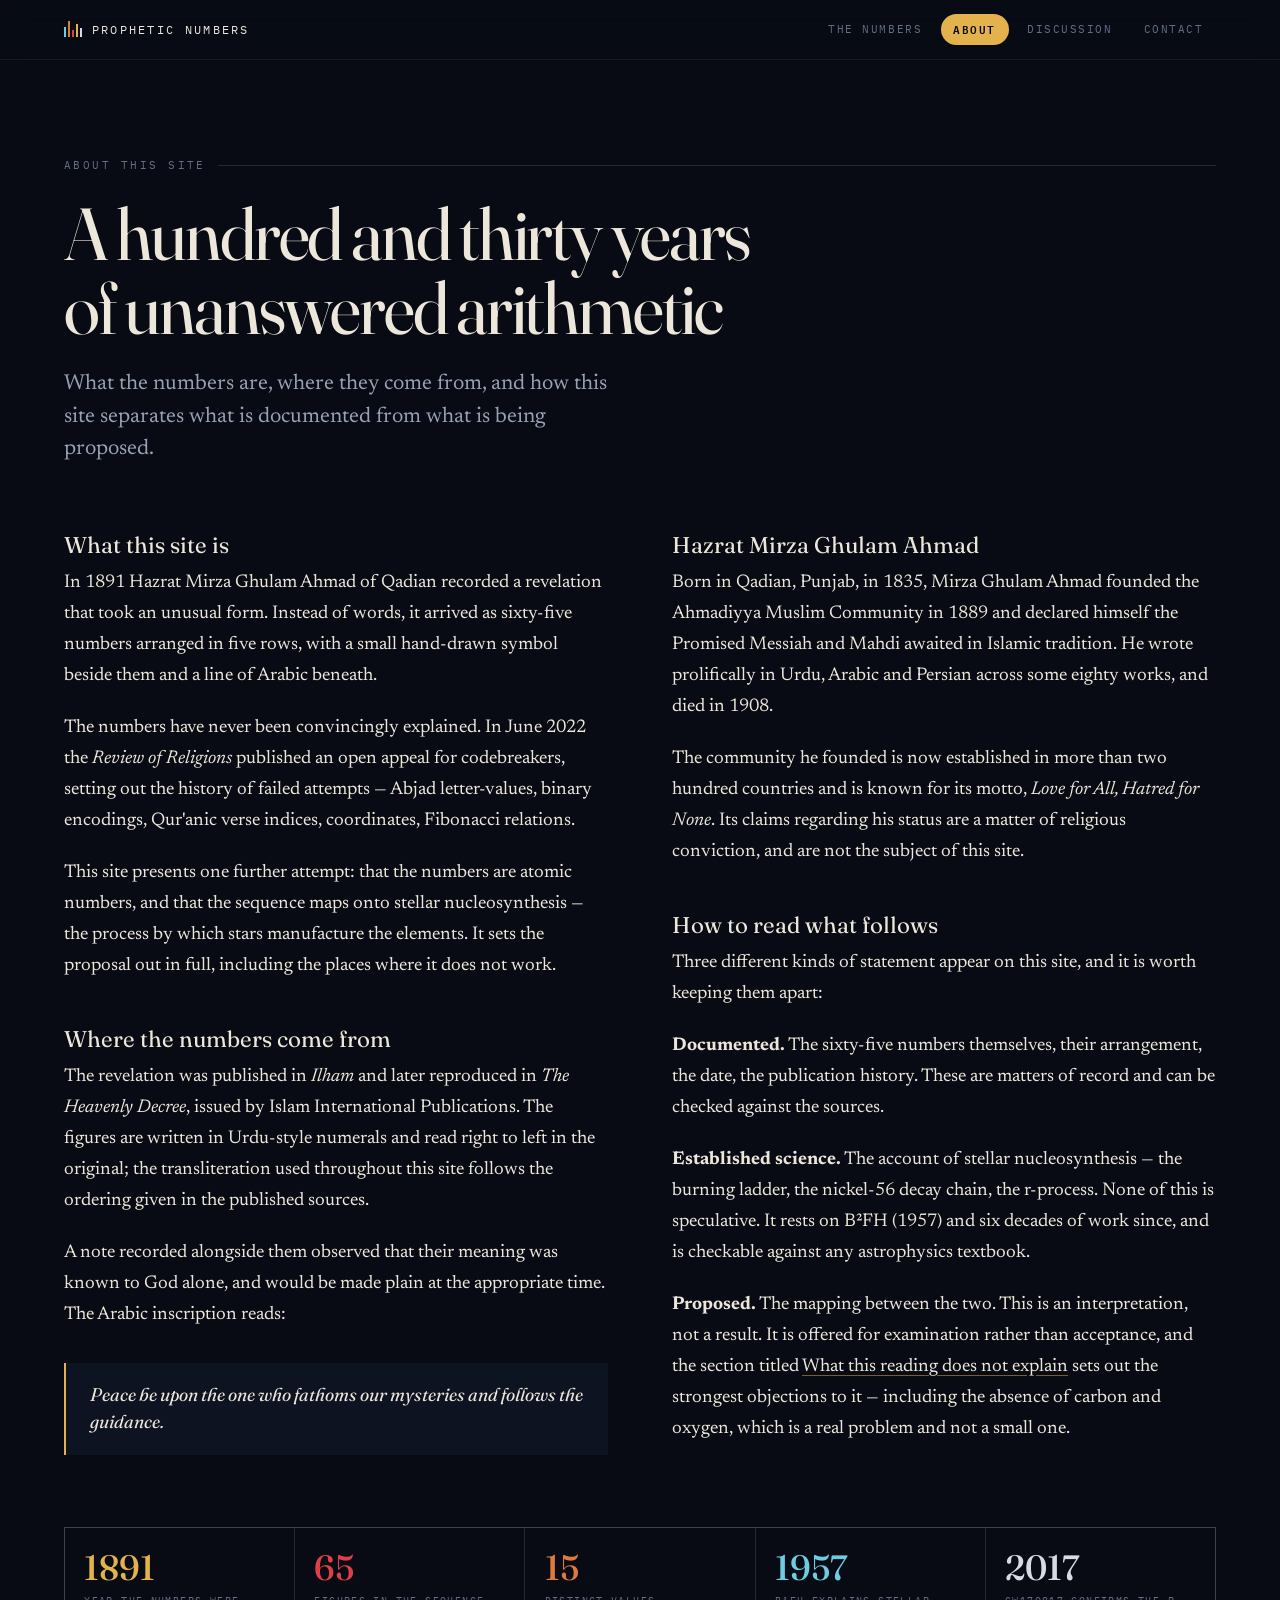
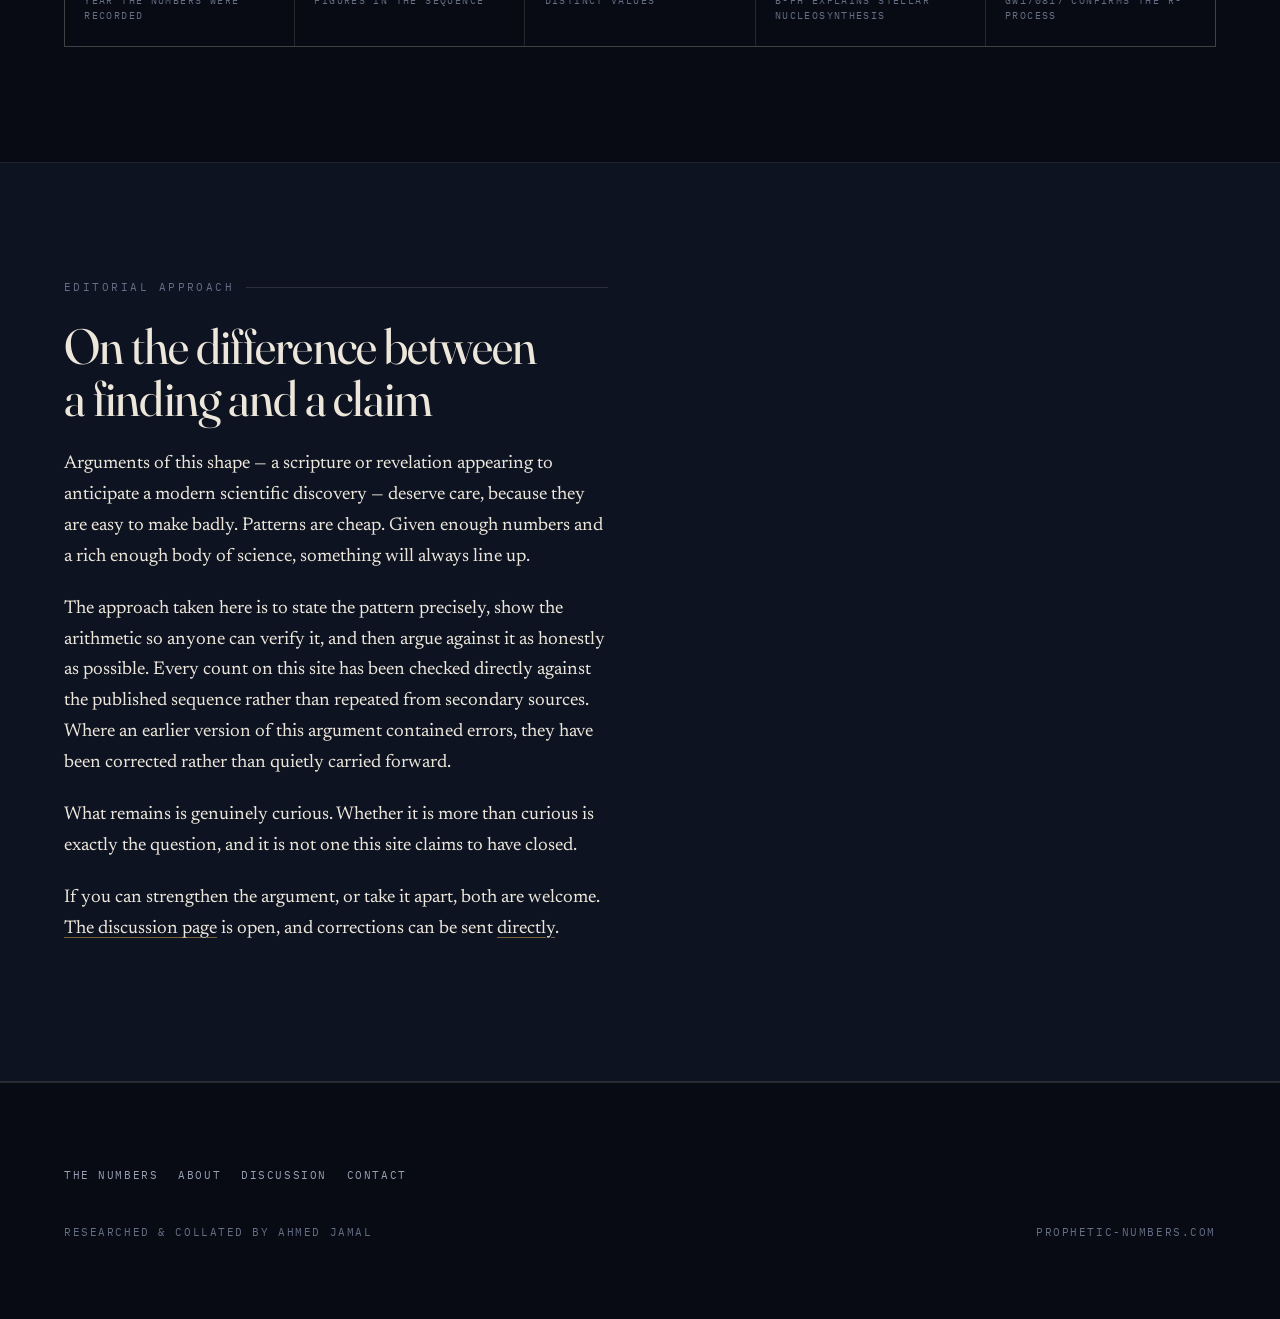
==== about.html @ 9d088567 "Add About, Contact and Discussion pages; fix portrait aspect ratio" ====
<!DOCTYPE html>
<html lang="en">
<head>
<meta charset="utf-8">
<meta name="viewport" content="width=device-width, initial-scale=1">
<title>About — Prophetic Numbers</title>
<meta name="description" content="Where the sixty-five numbers come from, who recorded them, and how this site handles the difference between what is documented, what is established physics, and what is proposed.">
<meta property="og:title" content="About — Prophetic Numbers">
<meta property="og:description" content="The provenance of the revelation, and the editorial stance of this site.">
<meta property="og:type" content="website">
<meta name="theme-color" content="#080B14">
<link rel="canonical" href="https://prophetic-numbers.com/about">
<link rel="preconnect" href="https://fonts.googleapis.com">
<link rel="preconnect" href="https://fonts.gstatic.com" crossorigin>
<link href="https://fonts.googleapis.com/css2?family=Fraunces:ital,opsz,wght@0,9..144,300..900;1,9..144,300..900&family=Newsreader:ital,opsz,wght@0,6..72,200..700;1,6..72,200..700&family=IBM+Plex+Mono:wght@400;500;600&display=swap" rel="stylesheet">
<link rel="stylesheet" href="/styles.css">
<link rel="icon" href="data:image/svg+xml,<svg xmlns='http://www.w3.org/2000/svg' viewBox='0 0 32 32'><rect width='32' height='32' fill='%23080B14'/><g fill='%23E3B24C'><rect x='5' y='8' width='1.5' height='16'/><rect x='10' y='8' width='1.5' height='16'/><rect x='13' y='8' width='1.5' height='16' fill='%23DF4048'/><rect x='19' y='8' width='1.5' height='16'/><rect x='24' y='8' width='1.5' height='16' fill='%236FCBE0'/></g></svg>">
</head>
<body>

<nav class="nav">
  <div class="wrap nav-inner">
    <a class="brand" href="/"><span class="mark" aria-hidden="true"></span> Prophetic Numbers</a>
    <ul class="nav-links">
      <li><a href="/">The Numbers</a></li>
      <li><a href="/about" aria-current="page">About</a></li>
      <li><a href="/discuss">Discussion</a></li>
      <li><a href="/contact">Contact</a></li>
    </ul>
  </div>
</nav>

<header class="wrap page-head">
  <p class="eyebrow">About this site</p>
  <h1>A hundred and thirty years of unanswered arithmetic</h1>
  <p class="standfirst">
    What the numbers are, where they come from, and how this site separates what is documented
    from what is being proposed.
  </p>
</header>

<section class="band" style="padding-top:1rem">
  <div class="wrap">
    <div class="two-col">
      <div class="prose rise">
        <h3>What this site is</h3>
        <p>
          In 1891 Hazrat Mirza Ghulam Ahmad of Qadian recorded a revelation that took an unusual
          form. Instead of words, it arrived as sixty-five numbers arranged in five rows, with a
          small hand-drawn symbol beside them and a line of Arabic beneath.
        </p>
        <p>
          The numbers have never been convincingly explained. In June 2022 the
          <em>Review of Religions</em> published an open appeal for codebreakers, setting out the
          history of failed attempts — Abjad letter-values, binary encodings, Qur'anic verse
          indices, coordinates, Fibonacci relations.
        </p>
        <p>
          This site presents one further attempt: that the numbers are atomic numbers, and that
          the sequence maps onto stellar nucleosynthesis — the process by which stars manufacture
          the elements. It sets the proposal out in full, including the places where it does not
          work.
        </p>

        <h3>Where the numbers come from</h3>
        <p>
          The revelation was published in <em>Ilham</em> and later reproduced in
          <em>The Heavenly Decree</em>, issued by Islam International Publications. The figures
          are written in Urdu-style numerals and read right to left in the original; the
          transliteration used throughout this site follows the ordering given in the published
          sources.
        </p>
        <p>
          A note recorded alongside them observed that their meaning was known to God alone, and
          would be made plain at the appropriate time. The Arabic inscription reads:
        </p>
        <blockquote>
          <p>Peace be upon the one who fathoms our mysteries and follows the guidance.</p>
        </blockquote>
      </div>

      <div class="prose rise">
        <h3>Hazrat Mirza Ghulam Ahmad</h3>
        <p>
          Born in Qadian, Punjab, in 1835, Mirza Ghulam Ahmad founded the Ahmadiyya Muslim
          Community in 1889 and declared himself the Promised Messiah and Mahdi awaited in Islamic
          tradition. He wrote prolifically in Urdu, Arabic and Persian across some eighty works,
          and died in 1908.
        </p>
        <p>
          The community he founded is now established in more than two hundred countries and is
          known for its motto, <em>Love for All, Hatred for None</em>. Its claims regarding his
          status are a matter of religious conviction, and are not the subject of this site.
        </p>

        <h3>How to read what follows</h3>
        <p>
          Three different kinds of statement appear on this site, and it is worth keeping them
          apart:
        </p>
        <p>
          <b>Documented.</b> The sixty-five numbers themselves, their arrangement, the date, the
          publication history. These are matters of record and can be checked against the sources.
        </p>
        <p>
          <b>Established science.</b> The account of stellar nucleosynthesis — the burning ladder,
          the nickel-56 decay chain, the r-process. None of this is speculative. It rests on
          B²FH (1957) and six decades of work since, and is checkable against any astrophysics
          textbook.
        </p>
        <p>
          <b>Proposed.</b> The mapping between the two. This is an interpretation, not a result.
          It is offered for examination rather than acceptance, and the section titled
          <a href="/#questions">What this reading does not explain</a> sets out the strongest
          objections to it — including the absence of carbon and oxygen, which is a real problem
          and not a small one.
        </p>
      </div>
    </div>

    <div class="stat-row rise">
      <div class="stat" style="--c:var(--gold)"><b>1891</b><span>Year the numbers were recorded</span></div>
      <div class="stat" style="--c:var(--ironpeak)"><b>65</b><span>Figures in the sequence</span></div>
      <div class="stat" style="--c:var(--fusion)"><b>15</b><span>Distinct values</span></div>
      <div class="stat" style="--c:var(--bigbang)"><b>1957</b><span>B²FH explains stellar nucleosynthesis</span></div>
      <div class="stat" style="--c:var(--merger)"><b>2017</b><span>GW170817 confirms the r-process</span></div>
    </div>
  </div>
</section>

<section class="band caveat">
  <div class="wrap">
    <div class="narrow flush">
      <p class="eyebrow">Editorial approach</p>
      <h2 class="rise">On the difference between a finding and a claim</h2>
      <div class="prose rise">
        <p>
          Arguments of this shape — a scripture or revelation appearing to anticipate a modern
          scientific discovery — deserve care, because they are easy to make badly. Patterns are
          cheap. Given enough numbers and a rich enough body of science, something will always
          line up.
        </p>
        <p>
          The approach taken here is to state the pattern precisely, show the arithmetic so anyone
          can verify it, and then argue against it as honestly as possible. Every count on this
          site has been checked directly against the published sequence rather than repeated from
          secondary sources. Where an earlier version of this argument contained errors, they have
          been corrected rather than quietly carried forward.
        </p>
        <p>
          What remains is genuinely curious. Whether it is more than curious is exactly the
          question, and it is not one this site claims to have closed.
        </p>
        <p>
          If you can strengthen the argument, or take it apart, both are welcome.
          <a href="/discuss">The discussion page</a> is open, and corrections can be sent
          <a href="/contact">directly</a>.
        </p>
      </div>
    </div>
  </div>
</section>

<footer class="site-foot">
  <div class="wrap">
    <ul class="foot-nav">
      <li><a href="/">The Numbers</a></li>
      <li><a href="/about">About</a></li>
      <li><a href="/discuss">Discussion</a></li>
      <li><a href="/contact">Contact</a></li>
    </ul>
    <div class="colophon">
      <span>Researched &amp; collated by Ahmed Jamal</span>
      <span>prophetic-numbers.com</span>
    </div>
  </div>
</footer>

<script src="/site.js"></script>
</body>
</html>
---- styles.css ----
/* ==========================================================
   prophetic-numbers.com — shared styles
   ========================================================== */
:root{
  --void:#080B14;
  --void-2:#0E1322;
  --void-3:#141A2B;
  --ink:#ECE7DA;
  --ink-dim:#98A0B4;
  --ink-faint:#666E85;
  --rule:rgba(236,231,218,.13);
  --rule-soft:rgba(236,231,218,.07);

  --bigbang:#6FCBE0;
  --cosmic:#8E9BC0;
  --lowmass:#E3B24C;
  --fusion:#DE7A3C;
  --ironpeak:#DF4048;
  --merger:#D6DBE6;
  --gold:#E3B24C;

  --display:"Fraunces",Georgia,serif;
  --body:"Newsreader",Georgia,serif;
  --mono:"IBM Plex Mono",ui-monospace,monospace;

  --measure:34rem;
  --gutter:clamp(1.25rem,5vw,4rem);
}

*,*::before,*::after{box-sizing:border-box}
html{-webkit-text-size-adjust:100%;scroll-behavior:smooth}
@media (prefers-reduced-motion:reduce){html{scroll-behavior:auto}}

body{
  margin:0;background:var(--void);color:var(--ink);
  font-family:var(--body);
  font-size:clamp(1.02rem,.98rem + .25vw,1.15rem);
  line-height:1.68;font-variation-settings:"opsz" 16;
  -webkit-font-smoothing:antialiased;overflow-x:hidden;
}
::selection{background:var(--gold);color:var(--void)}
a{color:inherit;text-decoration-color:rgba(227,178,76,.5);text-underline-offset:.22em}
a:hover{text-decoration-color:var(--gold)}
:focus-visible{outline:2px solid var(--gold);outline-offset:3px;border-radius:2px}
img{max-width:100%;display:block}

/* ---------- layout ---------- */
.wrap{width:min(72rem,100% - var(--gutter)*2);margin-inline:auto}
.narrow{width:min(var(--measure),100%);margin-inline:auto}
.flush{margin-inline:0}
.band{padding-block:clamp(4rem,9vw,8rem);position:relative}
.band + .band{border-top:1px solid var(--rule-soft)}

.eyebrow{
  font-family:var(--mono);font-size:.7rem;letter-spacing:.22em;text-transform:uppercase;
  color:var(--ink-faint);margin:0 0 1.4rem;display:flex;align-items:center;gap:.75rem;
}
.eyebrow::after{content:"";flex:1;height:1px;background:var(--rule)}

h1,h2,h3{font-family:var(--display);font-weight:400;margin:0;text-wrap:balance}
h2{
  font-size:clamp(1.9rem,1.3rem + 2.4vw,3.1rem);line-height:1.06;
  font-variation-settings:"opsz" 100,"SOFT" 0,"WONK" 1;
  letter-spacing:-.015em;margin-bottom:1.5rem;
}
h3{
  font-size:clamp(1.15rem,1.05rem + .5vw,1.42rem);line-height:1.22;
  font-variation-settings:"opsz" 40,"WONK" 1;margin-bottom:.55rem;
}
p{margin:0 0 1.15em}
.lede{font-size:clamp(1.15rem,1.05rem + .55vw,1.42rem);line-height:1.5;font-variation-settings:"opsz" 32}
.dim{color:var(--ink-dim)}
.small{font-size:.9rem;line-height:1.6;color:var(--ink-dim)}

/* ---------- site nav ---------- */
.nav{
  position:sticky;top:0;z-index:50;
  background:rgba(8,11,20,.82);
  backdrop-filter:blur(14px);-webkit-backdrop-filter:blur(14px);
  border-bottom:1px solid var(--rule-soft);
}
.nav-inner{
  display:flex;align-items:center;justify-content:space-between;
  gap:1rem 2rem;flex-wrap:wrap;padding-block:.85rem;
}
.brand{
  display:flex;align-items:center;gap:.6rem;
  font-family:var(--mono);font-size:.72rem;letter-spacing:.2em;text-transform:uppercase;
  color:var(--ink);text-decoration:none;
}
.brand .mark{display:flex;gap:2px;align-items:flex-end;height:1rem}
.brand .mark i{display:block;width:2px;background:var(--c);height:var(--h)}
.nav-links{display:flex;gap:.35rem;flex-wrap:wrap;list-style:none;margin:0;padding:0}
.nav-links a{
  display:block;padding:.42rem .8rem;border-radius:999px;
  font-family:var(--mono);font-size:.68rem;letter-spacing:.14em;text-transform:uppercase;
  color:var(--ink-faint);text-decoration:none;transition:color .25s ease,background .25s ease;
}
.nav-links a:hover{color:var(--ink);background:var(--void-2)}
.nav-links a[aria-current="page"]{color:var(--void);background:var(--gold);font-weight:600}

/* ---------- hero ---------- */
.hero{
  min-height:calc(100svh - 4rem);
  display:flex;flex-direction:column;justify-content:center;
  padding-block:clamp(3rem,8vh,6rem);position:relative;overflow:hidden;
}
.hero::before{
  content:"";position:absolute;inset:0;z-index:0;pointer-events:none;
  background:
    radial-gradient(120% 70% at 50% 108%,rgba(223,64,72,.14),transparent 62%),
    radial-gradient(90% 55% at 12% -8%,rgba(111,203,224,.09),transparent 60%),
    radial-gradient(70% 50% at 92% 10%,rgba(227,178,76,.07),transparent 60%);
}
.hero > *{position:relative;z-index:1}
.hero-place{font-family:var(--mono);font-size:.72rem;letter-spacing:.28em;text-transform:uppercase;color:var(--ink-faint);margin-bottom:clamp(1.5rem,4vh,2.75rem)}

h1{
  font-size:clamp(2.9rem,1.2rem + 8.4vw,7.4rem);line-height:.93;letter-spacing:-.03em;
  font-variation-settings:"opsz" 144,"SOFT" 0,"WONK" 1;font-weight:400;max-width:14ch;
}
h1 em{font-style:normal;display:block;color:var(--gold);font-variation-settings:"opsz" 144,"SOFT" 10,"WONK" 1}

.page-head h1{font-size:clamp(2.4rem,1.4rem + 4.4vw,4.6rem);max-width:20ch;line-height:1}
.page-head{padding-block:clamp(3.5rem,8vw,6rem) clamp(1rem,2vw,2rem)}
.page-head .standfirst{margin-top:1.5rem;max-width:46ch;font-size:clamp(1.1rem,1rem + .5vw,1.35rem);line-height:1.5;color:var(--ink-dim)}

.hero-sub{margin-top:clamp(1.75rem,4vh,2.5rem);max-width:44ch;font-size:clamp(1.05rem,1rem + .4vw,1.28rem);line-height:1.55;color:var(--ink-dim)}
.hero-sub strong{color:var(--ink);font-weight:600}

/* ---------- spectrum ---------- */
.spectrum-holder{margin-top:clamp(2.5rem,6vh,4rem)}
.spectrum{
  display:flex;align-items:stretch;gap:.34%;height:clamp(80px,13vh,132px);
  padding:0;margin:0;list-style:none;
  border-top:1px solid var(--rule);border-bottom:1px solid var(--rule);padding-block:.85rem;
}
.spec-line{
  flex:1 1 0;min-width:0;border-radius:1px;background:var(--c);opacity:.34;
  transition:opacity .35s ease,transform .35s ease;
  animation:flicker var(--dur) ease-in-out var(--delay) infinite alternate;
}
.spectrum:hover .spec-line{opacity:.16}
.spectrum .spec-line:hover{opacity:1;transform:scaleX(2.4);box-shadow:0 0 22px var(--c)}
@keyframes flicker{from{opacity:.24}to{opacity:.5}}
.spectrum-key{display:flex;flex-wrap:wrap;gap:.4rem 1.5rem;margin-top:1rem;font-family:var(--mono);font-size:.66rem;letter-spacing:.13em;text-transform:uppercase;color:var(--ink-faint)}
.spectrum-key span{display:flex;align-items:center;gap:.5rem}
.spectrum-key i{width:.6rem;height:.6rem;border-radius:50%;background:var(--c);display:block}
.spectrum-caption{font-family:var(--mono);font-size:.68rem;letter-spacing:.16em;text-transform:uppercase;color:var(--ink-faint);margin:0 0 .75rem}

.scroll-cue{margin-top:clamp(2rem,5vh,3.5rem);font-family:var(--mono);font-size:.7rem;letter-spacing:.2em;text-transform:uppercase;color:var(--ink-faint);text-decoration:none;display:inline-flex;align-items:center;gap:.65rem}
.scroll-cue span{display:inline-block;animation:bob 2.4s ease-in-out infinite}
@keyframes bob{0%,100%{transform:translateY(0)}50%{transform:translateY(4px)}}

/* ---------- portrait ---------- */
.reveal-grid{display:grid;grid-template-columns:minmax(0,15rem) minmax(0,1fr);gap:clamp(2rem,5vw,4.5rem);align-items:start}
@media (max-width:860px){.reveal-grid{grid-template-columns:1fr}}

.portrait-fig{margin:0;position:sticky;top:5rem}
@media (max-width:860px){.portrait-fig{position:static;max-width:15rem}}
.portrait-frame{border:1px solid var(--rule);padding:.5rem;background:linear-gradient(180deg,var(--void-2),var(--void))}

/* aspect-ratio is pinned so the photograph can never be stretched by layout,
   and cropped to 4:5 so it reads as a tidy portrait plate */
.portrait-frame img{
  width:100%;
  height:auto;
  aspect-ratio:4/5;
  object-fit:cover;
  object-position:50% 8%;
  filter:grayscale(1) contrast(1.04);
}
.portrait-fig figcaption{margin-top:.95rem;font-size:.86rem;line-height:1.45;color:var(--ink-dim)}
.portrait-fig figcaption b{display:block;color:var(--ink);font-family:var(--display);font-variation-settings:"opsz" 24,"WONK" 1;font-weight:500;font-size:1rem;margin-bottom:.15rem}
.portrait-fig figcaption em{font-style:normal;display:block;color:var(--ink-faint);font-size:.78rem;margin-top:.3rem}

/* ---------- tiles ---------- */
.switch{display:inline-flex;border:1px solid var(--rule);border-radius:999px;padding:.22rem;gap:.22rem;margin-bottom:1.6rem;background:var(--void-2)}
.switch button{font-family:var(--mono);font-size:.7rem;letter-spacing:.14em;text-transform:uppercase;padding:.55rem 1.05rem;border:0;border-radius:999px;cursor:pointer;background:transparent;color:var(--ink-faint);transition:background .3s ease,color .3s ease}
.switch button[aria-pressed="true"]{background:var(--gold);color:var(--void);font-weight:600}
.switch button:hover:not([aria-pressed="true"]){color:var(--ink)}

.row-block{margin-bottom:1.9rem}
.row-label{font-family:var(--mono);font-size:.66rem;letter-spacing:.18em;text-transform:uppercase;color:var(--ink-faint);margin:0 0 .6rem;display:flex;gap:.8rem;align-items:baseline}
.row-label b{color:var(--ink-dim);font-weight:400}
.tiles{display:flex;flex-wrap:wrap;gap:.3rem;padding:0;margin:0;list-style:none}
.tile{position:relative;min-width:2.65rem;height:2.65rem;display:flex;align-items:center;justify-content:center;border:1px solid var(--rule);background:var(--void-2);font-family:var(--mono);font-size:.86rem;color:var(--ink);cursor:default;transition:border-color .3s ease,background .3s ease,transform .3s ease}
.tile::after{content:"";position:absolute;left:0;right:0;bottom:0;height:2px;background:var(--c);opacity:.65}
.tile:hover{border-color:var(--c);background:var(--void-3);transform:translateY(-2px);z-index:3}
.tile .face{transition:opacity .3s ease,transform .3s ease;transition-delay:calc(var(--i) * 9ms)}
.tile .num{position:absolute}
.tile .sym{position:absolute;color:var(--c);font-weight:600;opacity:0;transform:translateY(5px)}
.mode-elements .tile .num{opacity:0;transform:translateY(-5px)}
.mode-elements .tile .sym{opacity:1;transform:translateY(0)}
.tile[data-name]:hover::before{content:attr(data-name);position:absolute;bottom:calc(100% + .5rem);left:50%;transform:translateX(-50%);background:var(--ink);color:var(--void);font-family:var(--mono);font-size:.64rem;letter-spacing:.06em;padding:.32rem .55rem;white-space:nowrap;border-radius:2px;z-index:5;pointer-events:none}
.row-note{font-size:.92rem;color:var(--ink-dim);margin:.7rem 0 0;max-width:52ch;border-left:1px solid var(--rule);padding-left:.9rem}

.arabic-note{margin-top:2.5rem;padding:1.4rem 1.6rem;border:1px solid var(--rule);background:var(--void-2)}
.arabic-note p{margin:0;font-family:var(--display);font-size:clamp(1.1rem,1rem + .5vw,1.35rem);line-height:1.4;font-variation-settings:"opsz" 60,"WONK" 1;font-style:italic}
.arabic-note .attrib{font-family:var(--mono);font-size:.66rem;letter-spacing:.16em;text-transform:uppercase;color:var(--ink-faint);margin-top:.85rem;font-style:normal}

/* ---------- elements ---------- */
.el-grid{display:grid;grid-template-columns:repeat(auto-fill,minmax(9.5rem,1fr));gap:.55rem;margin:2.5rem 0 1.75rem;padding:0;list-style:none}
.el-card{border:1px solid var(--rule);background:var(--void-2);padding:.85rem .9rem;position:relative;overflow:hidden;transition:background .3s ease,border-color .3s ease}
.el-card:hover{background:var(--void-3);border-color:var(--c)}
.el-card::before{content:"";position:absolute;left:0;top:0;bottom:0;width:2px;background:var(--c)}
.el-z{font-family:var(--mono);font-size:.66rem;color:var(--ink-faint);letter-spacing:.1em}
.el-sym{font-family:var(--display);font-size:1.85rem;line-height:1;color:var(--c);font-variation-settings:"opsz" 60,"WONK" 1;font-weight:500;margin:.15rem 0 .18rem}
.el-name{font-size:.92rem;color:var(--ink);line-height:1.25}
.el-origin{font-family:var(--mono);font-size:.6rem;letter-spacing:.1em;text-transform:uppercase;color:var(--ink-faint);margin-top:.45rem;display:block;line-height:1.4}

.freq{margin:2.5rem 0 0;padding:0;list-style:none;display:grid;gap:.42rem}
.freq li{display:grid;grid-template-columns:3.4rem 1fr 2rem;align-items:center;gap:.85rem}
.freq .fl{font-family:var(--mono);font-size:.76rem;color:var(--ink-dim)}
.freq .fb{height:.72rem;background:var(--c);opacity:.85;width:var(--w);border-radius:1px;transition:width 1.1s cubic-bezier(.2,.8,.2,1)}
.freq .fn{font-family:var(--mono);font-size:.72rem;color:var(--ink-faint);text-align:right}

/* ---------- ladder / equations / claims ---------- */
.ladder{margin:2.75rem 0 0;padding:0;list-style:none;border-left:1px solid var(--rule);position:relative}
.ladder li{padding:0 0 1.7rem 1.6rem;position:relative}
.ladder li:last-child{padding-bottom:0}
.ladder li::before{content:"";position:absolute;left:-4.5px;top:.52rem;width:8px;height:8px;border-radius:50%;background:var(--c);box-shadow:0 0 0 4px var(--void)}
.ladder h3{margin-bottom:.2rem}
.ladder .rx{font-family:var(--mono);font-size:.78rem;color:var(--c);letter-spacing:.03em;margin:.25rem 0 .35rem}
.ladder p{margin:0;font-size:.96rem;color:var(--ink-dim);max-width:50ch}

.eqs{display:grid;gap:1px;background:var(--rule);border:1px solid var(--rule);margin-top:2.5rem}
@media (min-width:56rem){.eqs{grid-template-columns:1fr 1fr}}
.eq{background:var(--void);padding:clamp(1.35rem,3vw,2rem)}
.eq-title{font-family:var(--mono);font-size:.66rem;letter-spacing:.18em;text-transform:uppercase;color:var(--ink-faint);margin:0 0 .9rem}
.eq-math{font-family:var(--mono);font-size:clamp(1rem,.9rem + .55vw,1.35rem);color:var(--ink);line-height:1.7;margin:0 0 .9rem}
.eq-math b{color:var(--c);font-weight:600}
.eq p{margin:0;font-size:.94rem;color:var(--ink-dim);max-width:56ch}

.claims{margin:2.5rem 0 0;padding:0;list-style:none;counter-reset:c}
.claims li{counter-increment:c;display:grid;grid-template-columns:2.4rem 1fr;gap:1.1rem;padding:1.15rem 0;border-top:1px solid var(--rule-soft)}
.claims li:last-child{border-bottom:1px solid var(--rule-soft)}
.claims li::before{content:counter(c,decimal-leading-zero);font-family:var(--mono);font-size:.72rem;color:var(--ink-faint);padding-top:.28rem}
.claims p{margin:0;max-width:58ch}
.claims b{color:var(--ink);font-weight:600}

.caveat{background:var(--void-2);border-top:1px solid var(--rule);border-bottom:1px solid var(--rule)}
.qs{margin:2rem 0 0;padding:0;list-style:none;display:grid;gap:1.5rem}
.qs li{border-left:2px solid var(--ink-faint);padding-left:1.2rem}
.qs h3{font-size:1.05rem;margin-bottom:.35rem}
.qs p{margin:0;font-size:.96rem;color:var(--ink-dim);max-width:58ch}

/* ---------- prose (about page) ---------- */
.prose{max-width:var(--measure)}
.prose h3{margin-top:2.75rem}
.prose h3:first-child{margin-top:0}
.prose blockquote{
  margin:2rem 0;padding:1.2rem 1.5rem;border-left:2px solid var(--gold);
  background:var(--void-2);font-family:var(--display);font-style:italic;
  font-size:1.15rem;line-height:1.45;font-variation-settings:"opsz" 60,"WONK" 1;
}
.prose blockquote p:last-child{margin-bottom:0}

.two-col{display:grid;gap:clamp(2rem,5vw,4rem);grid-template-columns:1fr}
@media (min-width:56rem){.two-col{grid-template-columns:1fr 1fr}}

.stat-row{display:grid;gap:1px;background:var(--rule);border:1px solid var(--rule);margin-top:2.5rem;grid-template-columns:repeat(auto-fit,minmax(9rem,1fr))}
.stat{background:var(--void);padding:1.4rem 1.2rem}
.stat b{display:block;font-family:var(--display);font-size:2.2rem;line-height:1;color:var(--c,var(--gold));font-variation-settings:"opsz" 72,"WONK" 1;font-weight:500}
.stat span{display:block;font-family:var(--mono);font-size:.62rem;letter-spacing:.14em;text-transform:uppercase;color:var(--ink-faint);margin-top:.55rem;line-height:1.5}

/* ---------- contact ---------- */
.contact-grid{display:grid;gap:clamp(2rem,5vw,4rem);grid-template-columns:1fr}
@media (min-width:56rem){.contact-grid{grid-template-columns:1.1fr .9fr}}

.mail-card{border:1px solid var(--rule);background:var(--void-2);padding:clamp(1.5rem,4vw,2.25rem)}
.mail-label{font-family:var(--mono);font-size:.66rem;letter-spacing:.18em;text-transform:uppercase;color:var(--ink-faint);margin:0 0 .8rem}
.mail-addr{
  font-family:var(--mono);font-size:clamp(.92rem,.8rem + .55vw,1.2rem);
  color:var(--gold);word-break:break-all;margin:0 0 1.4rem;line-height:1.4;
}
.btn-row{display:flex;flex-wrap:wrap;gap:.6rem}
.btn{
  display:inline-flex;align-items:center;gap:.5rem;cursor:pointer;
  font-family:var(--mono);font-size:.7rem;letter-spacing:.14em;text-transform:uppercase;
  padding:.72rem 1.25rem;border-radius:999px;border:1px solid var(--rule);
  background:transparent;color:var(--ink);text-decoration:none;
  transition:background .25s ease,color .25s ease,border-color .25s ease;
}
.btn:hover{background:var(--void-3);border-color:var(--gold)}
.btn-primary{background:var(--gold);color:var(--void);border-color:var(--gold);font-weight:600}
.btn-primary:hover{background:#f0c469;color:var(--void)}

.field{display:block;margin-bottom:1.1rem}
.field span{display:block;font-family:var(--mono);font-size:.64rem;letter-spacing:.16em;text-transform:uppercase;color:var(--ink-faint);margin-bottom:.45rem}
.field input,.field textarea,.field select{
  width:100%;background:var(--void);border:1px solid var(--rule);color:var(--ink);
  font-family:var(--body);font-size:1rem;padding:.7rem .85rem;border-radius:3px;
}
.field textarea{min-height:9rem;resize:vertical}
.field input:focus,.field textarea:focus,.field select:focus{outline:none;border-color:var(--gold)}
.form-note{font-size:.85rem;color:var(--ink-faint);margin-top:1rem}
.form-status{margin-top:1rem;font-size:.92rem;padding:.8rem 1rem;border-left:2px solid var(--gold);background:var(--void-2);display:none}
.form-status.show{display:block}

/* ---------- discussion ---------- */
.house-rules{margin:0;padding:0;list-style:none;display:grid;gap:.9rem}
.house-rules li{display:grid;grid-template-columns:1.6rem 1fr;gap:.6rem;font-size:.96rem;color:var(--ink-dim)}
.house-rules li::before{content:"·";font-family:var(--mono);color:var(--gold);font-size:1.4rem;line-height:1}
.house-rules b{color:var(--ink);font-weight:600}

.comments-shell{margin-top:2.5rem;border-top:1px solid var(--rule);padding-top:2.5rem}
.comments-fallback{border:1px dashed var(--rule);background:var(--void-2);padding:clamp(1.5rem,4vw,2.25rem)}
.comments-fallback h3{color:var(--gold)}
.comments-fallback code{font-family:var(--mono);font-size:.85em;background:var(--void);padding:.15em .4em;border-radius:2px;color:var(--ink)}
.comments-fallback ol{padding-left:1.2rem;color:var(--ink-dim);font-size:.96rem}
.comments-fallback li{margin-bottom:.5rem}

/* ---------- footer ---------- */
.refs{margin:2rem 0 0;padding:0;list-style:none;display:grid;gap:1rem}
.refs li{font-size:.92rem;line-height:1.5;color:var(--ink-dim);padding-left:1.3rem;position:relative}
.refs li::before{content:"—";position:absolute;left:0;color:var(--ink-faint)}
.refs b{color:var(--ink);font-weight:600}

.site-foot{padding-block:clamp(3rem,6vw,5rem);border-top:1px solid var(--rule)}
.colophon{display:flex;flex-wrap:wrap;gap:1rem 2.5rem;justify-content:space-between;align-items:baseline;font-family:var(--mono);font-size:.7rem;letter-spacing:.14em;text-transform:uppercase;color:var(--ink-faint)}
.foot-nav{display:flex;flex-wrap:wrap;gap:1.25rem;list-style:none;margin:0 0 2rem;padding:0}
.foot-nav a{font-family:var(--mono);font-size:.7rem;letter-spacing:.14em;text-transform:uppercase;color:var(--ink-dim);text-decoration:none}
.foot-nav a:hover{color:var(--gold)}

/* ---------- motion ---------- */
.rise{opacity:0;transform:translateY(20px);transition:opacity .8s cubic-bezier(.2,.8,.2,1),transform .8s cubic-bezier(.2,.8,.2,1)}
.rise.in{opacity:1;transform:none}
@media (prefers-reduced-motion:reduce){
  *,*::before,*::after{animation-duration:.001ms!important;animation-iteration-count:1!important;transition-duration:.001ms!important}
  .rise{opacity:1;transform:none}
}
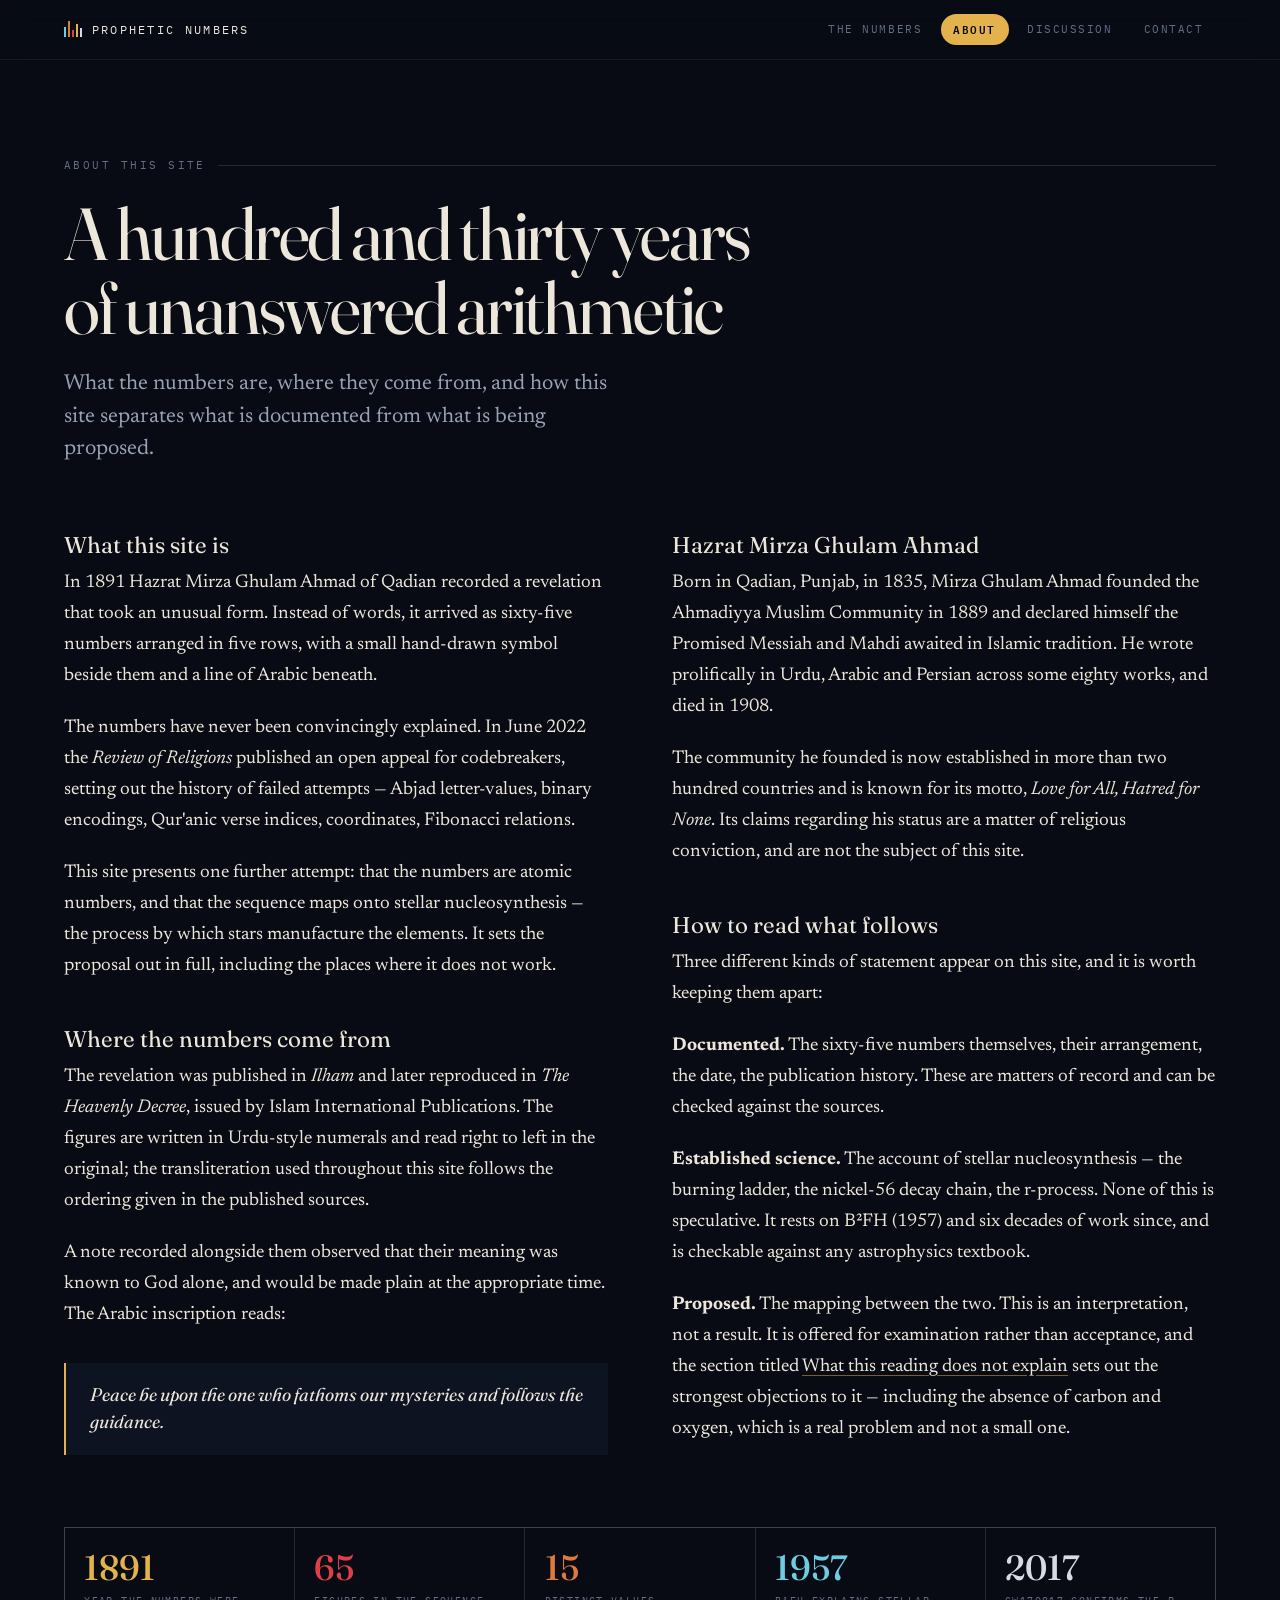
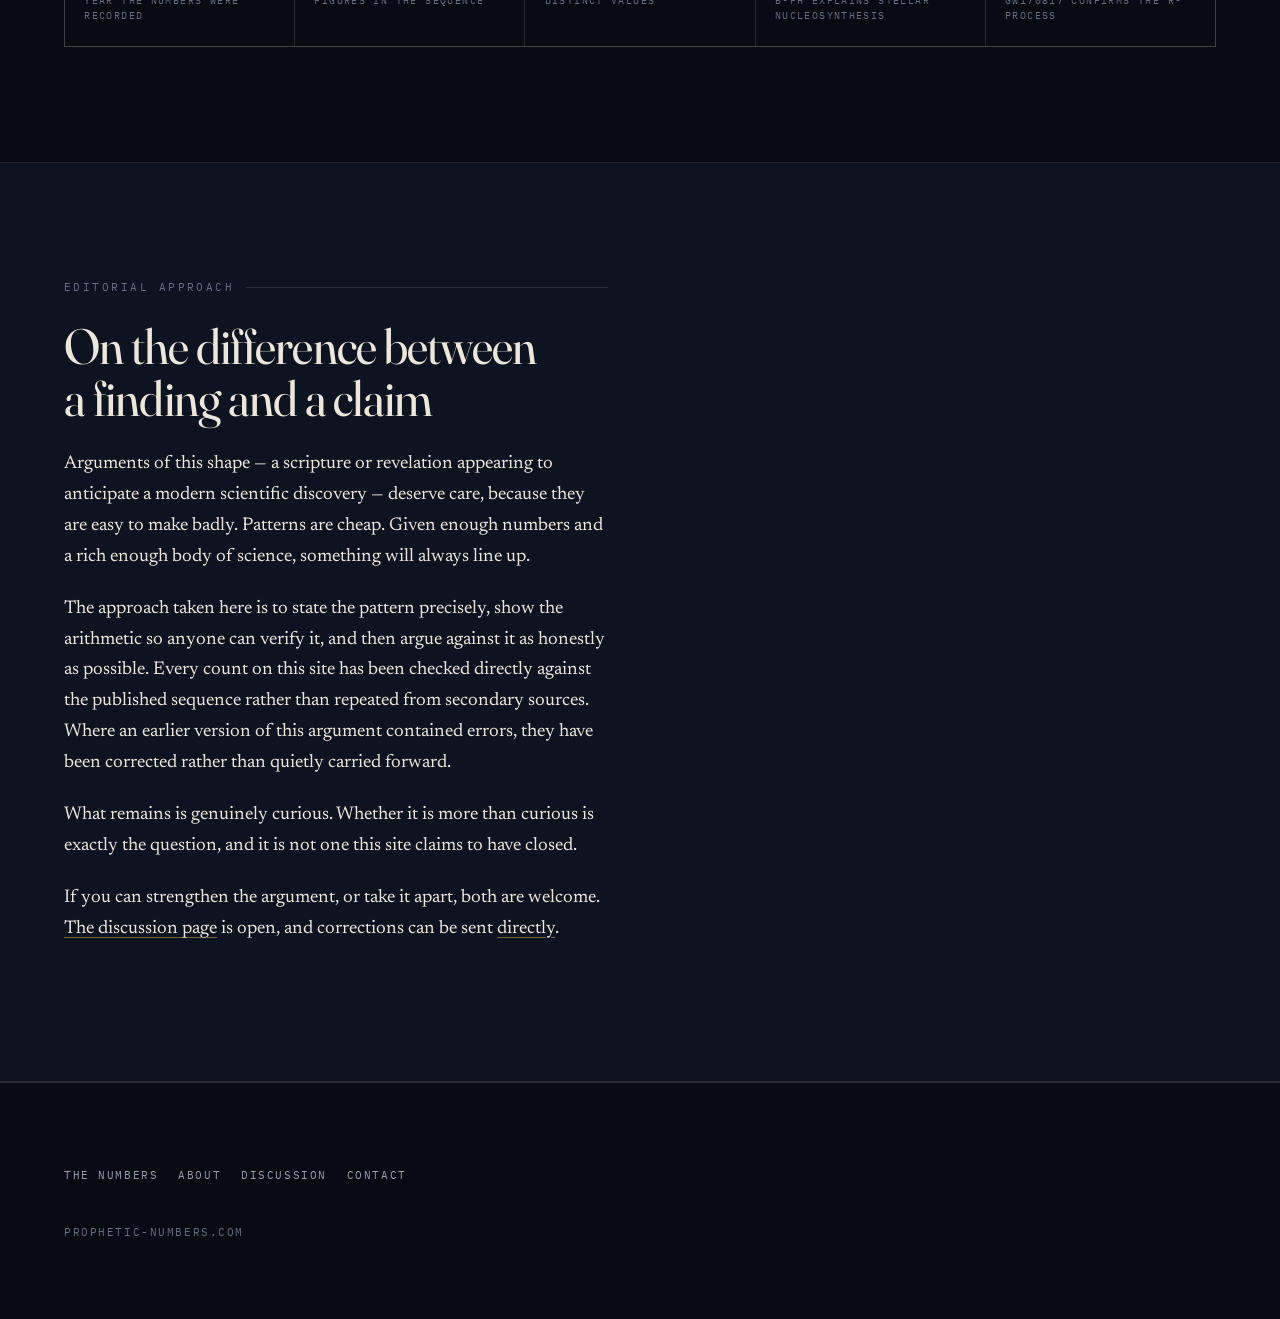
==== commit 7097a6b4: "Remove author credit from footer" ====
--- a/about.html
+++ b/about.html
@@ -8,6 +8,16 @@
 <meta property="og:title" content="About — Prophetic Numbers">
 <meta property="og:description" content="The provenance of the revelation, and the editorial stance of this site.">
 <meta property="og:type" content="website">
+<meta name="keywords" content="Mirza Ghulam Ahmad, Ahmadiyya, Jamaat Ahmadiyya, Ahmadiyya Muslim Community, Qadian, Promised Messiah, Mahdi, true Islam, prophetic numbers, Ilham, The Heavenly Decree, Review of Religions, Islam and science, provenance">
+<meta name="author" content="Ahmed Jamal">
+<meta name="robots" content="index, follow, max-image-preview:large">
+<meta property="og:site_name" content="Prophetic Numbers">
+<meta property="og:locale" content="en_GB">
+<meta property="og:image" content="https://prophetic-numbers.com/assets/og-image.jpg">
+<meta name="twitter:card" content="summary_large_image">
+<meta name="twitter:title" content="About — Prophetic Numbers">
+<meta name="twitter:description" content="Where the sixty-five numbers come from, and how this site separates the documented from the proposed.">
+<meta name="twitter:image" content="https://prophetic-numbers.com/assets/og-image.jpg">
 <meta name="theme-color" content="#080B14">
 <link rel="canonical" href="https://prophetic-numbers.com/about">
 <link rel="preconnect" href="https://fonts.googleapis.com">
@@ -170,7 +180,6 @@
       <li><a href="/contact">Contact</a></li>
     </ul>
     <div class="colophon">
-      <span>Researched &amp; collated by Ahmed Jamal</span>
       <span>prophetic-numbers.com</span>
     </div>
   </div>
--- a/styles.css
+++ b/styles.css
@@ -199,7 +199,45 @@
 .arabic-note p{margin:0;font-family:var(--display);font-size:clamp(1.1rem,1rem + .5vw,1.35rem);line-height:1.4;font-variation-settings:"opsz" 60,"WONK" 1;font-style:italic}
 .arabic-note .attrib{font-family:var(--mono);font-size:.66rem;letter-spacing:.16em;text-transform:uppercase;color:var(--ink-faint);margin-top:.85rem;font-style:normal}
 
-/* ---------- elements ---------- */
+/* ---------- manuscript / original document ---------- */
+.manuscript-fig{margin:2.5rem 0 0}
+.manuscript-plate{
+  border:1px solid var(--rule);
+  background:#e9e0cf;              /* parchment mount so the aged paper sits naturally */
+  padding:clamp(.6rem,2vw,1.1rem);
+  border-radius:2px;
+  overflow:hidden;
+}
+.manuscript-plate img{width:100%;height:auto;display:block;border-radius:1px}
+.fig-cap{
+  margin-top:.9rem;font-size:.88rem;line-height:1.5;color:var(--ink-dim);
+  display:flex;gap:.75rem;align-items:baseline;
+}
+.fig-cap .tag{
+  font-family:var(--mono);font-size:.62rem;letter-spacing:.16em;text-transform:uppercase;
+  color:var(--void);background:var(--gold);padding:.2rem .5rem;border-radius:2px;white-space:nowrap;flex:none;
+}
+
+.doc-pair{display:grid;gap:clamp(1.5rem,4vw,2.5rem);grid-template-columns:1fr;margin-top:clamp(1.5rem,4vw,2.5rem)}
+@media (min-width:56rem){.doc-pair{grid-template-columns:minmax(0,2fr) minmax(0,1fr);align-items:start}}
+
+.transcript-card{border:1px solid var(--rule);background:var(--void-2);padding:clamp(1.25rem,3vw,1.75rem);border-radius:2px}
+.transcript-card .fig-cap{margin-top:0;margin-bottom:1.1rem}
+.transcript-rows{display:grid;gap:.55rem}
+.transcript-rows .tr-row{
+  font-family:var(--mono);font-size:clamp(.82rem,.7rem + .6vw,1.02rem);
+  color:var(--ink);letter-spacing:.02em;line-height:1.5;word-spacing:.1em;
+  padding:.5rem .7rem;background:var(--void);border-left:2px solid var(--c);border-radius:1px;
+}
+.transcript-rows .tr-row b{color:var(--c);font-weight:600}
+
+.seal-card{border:1px solid var(--rule);background:var(--void-2);padding:clamp(1.25rem,3vw,1.75rem);border-radius:2px;text-align:center}
+.seal-card .seal-img{
+  width:min(220px,70%);margin:0 auto 1rem;
+  filter:none;
+}
+.seal-card .fig-cap{justify-content:center;text-align:center;margin-top:0}
+.seal-card p{font-size:.9rem;color:var(--ink-dim);margin:.4rem 0 0}
 .el-grid{display:grid;grid-template-columns:repeat(auto-fill,minmax(9.5rem,1fr));gap:.55rem;margin:2.5rem 0 1.75rem;padding:0;list-style:none}
 .el-card{border:1px solid var(--rule);background:var(--void-2);padding:.85rem .9rem;position:relative;overflow:hidden;transition:background .3s ease,border-color .3s ease}
 .el-card:hover{background:var(--void-3);border-color:var(--c)}
@@ -210,7 +248,7 @@
 .el-origin{font-family:var(--mono);font-size:.6rem;letter-spacing:.1em;text-transform:uppercase;color:var(--ink-faint);margin-top:.45rem;display:block;line-height:1.4}
 
 .freq{margin:2.5rem 0 0;padding:0;list-style:none;display:grid;gap:.42rem}
-.freq li{display:grid;grid-template-columns:3.4rem 1fr 2rem;align-items:center;gap:.85rem}
+.freq li{display:grid;grid-template-columns:3.4rem minmax(0,1fr) 2rem;align-items:center;gap:.85rem}
 .freq .fl{font-family:var(--mono);font-size:.76rem;color:var(--ink-dim)}
 .freq .fb{height:.72rem;background:var(--c);opacity:.85;width:var(--w);border-radius:1px;transition:width 1.1s cubic-bezier(.2,.8,.2,1)}
 .freq .fn{font-family:var(--mono);font-size:.72rem;color:var(--ink-faint);text-align:right}
@@ -225,7 +263,7 @@
 .ladder p{margin:0;font-size:.96rem;color:var(--ink-dim);max-width:50ch}
 
 .eqs{display:grid;gap:1px;background:var(--rule);border:1px solid var(--rule);margin-top:2.5rem}
-@media (min-width:56rem){.eqs{grid-template-columns:1fr 1fr}}
+@media (min-width:56rem){.eqs{grid-template-columns:minmax(0,1fr) minmax(0,1fr)}}
 .eq{background:var(--void);padding:clamp(1.35rem,3vw,2rem)}
 .eq-title{font-family:var(--mono);font-size:.66rem;letter-spacing:.18em;text-transform:uppercase;color:var(--ink-faint);margin:0 0 .9rem}
 .eq-math{font-family:var(--mono);font-size:clamp(1rem,.9rem + .55vw,1.35rem);color:var(--ink);line-height:1.7;margin:0 0 .9rem}
@@ -233,7 +271,7 @@
 .eq p{margin:0;font-size:.94rem;color:var(--ink-dim);max-width:56ch}
 
 .claims{margin:2.5rem 0 0;padding:0;list-style:none;counter-reset:c}
-.claims li{counter-increment:c;display:grid;grid-template-columns:2.4rem 1fr;gap:1.1rem;padding:1.15rem 0;border-top:1px solid var(--rule-soft)}
+.claims li{counter-increment:c;display:grid;grid-template-columns:2.4rem minmax(0,1fr);gap:1.1rem;padding:1.15rem 0;border-top:1px solid var(--rule-soft)}
 .claims li:last-child{border-bottom:1px solid var(--rule-soft)}
 .claims li::before{content:counter(c,decimal-leading-zero);font-family:var(--mono);font-size:.72rem;color:var(--ink-faint);padding-top:.28rem}
 .claims p{margin:0;max-width:58ch}
@@ -257,7 +295,7 @@
 .prose blockquote p:last-child{margin-bottom:0}
 
 .two-col{display:grid;gap:clamp(2rem,5vw,4rem);grid-template-columns:1fr}
-@media (min-width:56rem){.two-col{grid-template-columns:1fr 1fr}}
+@media (min-width:56rem){.two-col{grid-template-columns:minmax(0,1fr) minmax(0,1fr)}}
 
 .stat-row{display:grid;gap:1px;background:var(--rule);border:1px solid var(--rule);margin-top:2.5rem;grid-template-columns:repeat(auto-fit,minmax(9rem,1fr))}
 .stat{background:var(--void);padding:1.4rem 1.2rem}
@@ -266,7 +304,7 @@
 
 /* ---------- contact ---------- */
 .contact-grid{display:grid;gap:clamp(2rem,5vw,4rem);grid-template-columns:1fr}
-@media (min-width:56rem){.contact-grid{grid-template-columns:1.1fr .9fr}}
+@media (min-width:56rem){.contact-grid{grid-template-columns:minmax(0,1.1fr) minmax(0,.9fr)}}
 
 .mail-card{border:1px solid var(--rule);background:var(--void-2);padding:clamp(1.5rem,4vw,2.25rem)}
 .mail-label{font-family:var(--mono);font-size:.66rem;letter-spacing:.18em;text-transform:uppercase;color:var(--ink-faint);margin:0 0 .8rem}
@@ -300,8 +338,8 @@
 
 /* ---------- discussion ---------- */
 .house-rules{margin:0;padding:0;list-style:none;display:grid;gap:.9rem}
-.house-rules li{display:grid;grid-template-columns:1.6rem 1fr;gap:.6rem;font-size:.96rem;color:var(--ink-dim)}
-.house-rules li::before{content:"·";font-family:var(--mono);color:var(--gold);font-size:1.4rem;line-height:1}
+.house-rules li{position:relative;padding-left:1.6rem;font-size:.96rem;color:var(--ink-dim)}
+.house-rules li::before{content:"\00B7";position:absolute;left:0;top:-.05em;font-family:var(--mono);color:var(--gold);font-size:1.4rem;line-height:1}
 .house-rules b{color:var(--ink);font-weight:600}
 
 .comments-shell{margin-top:2.5rem;border-top:1px solid var(--rule);padding-top:2.5rem}
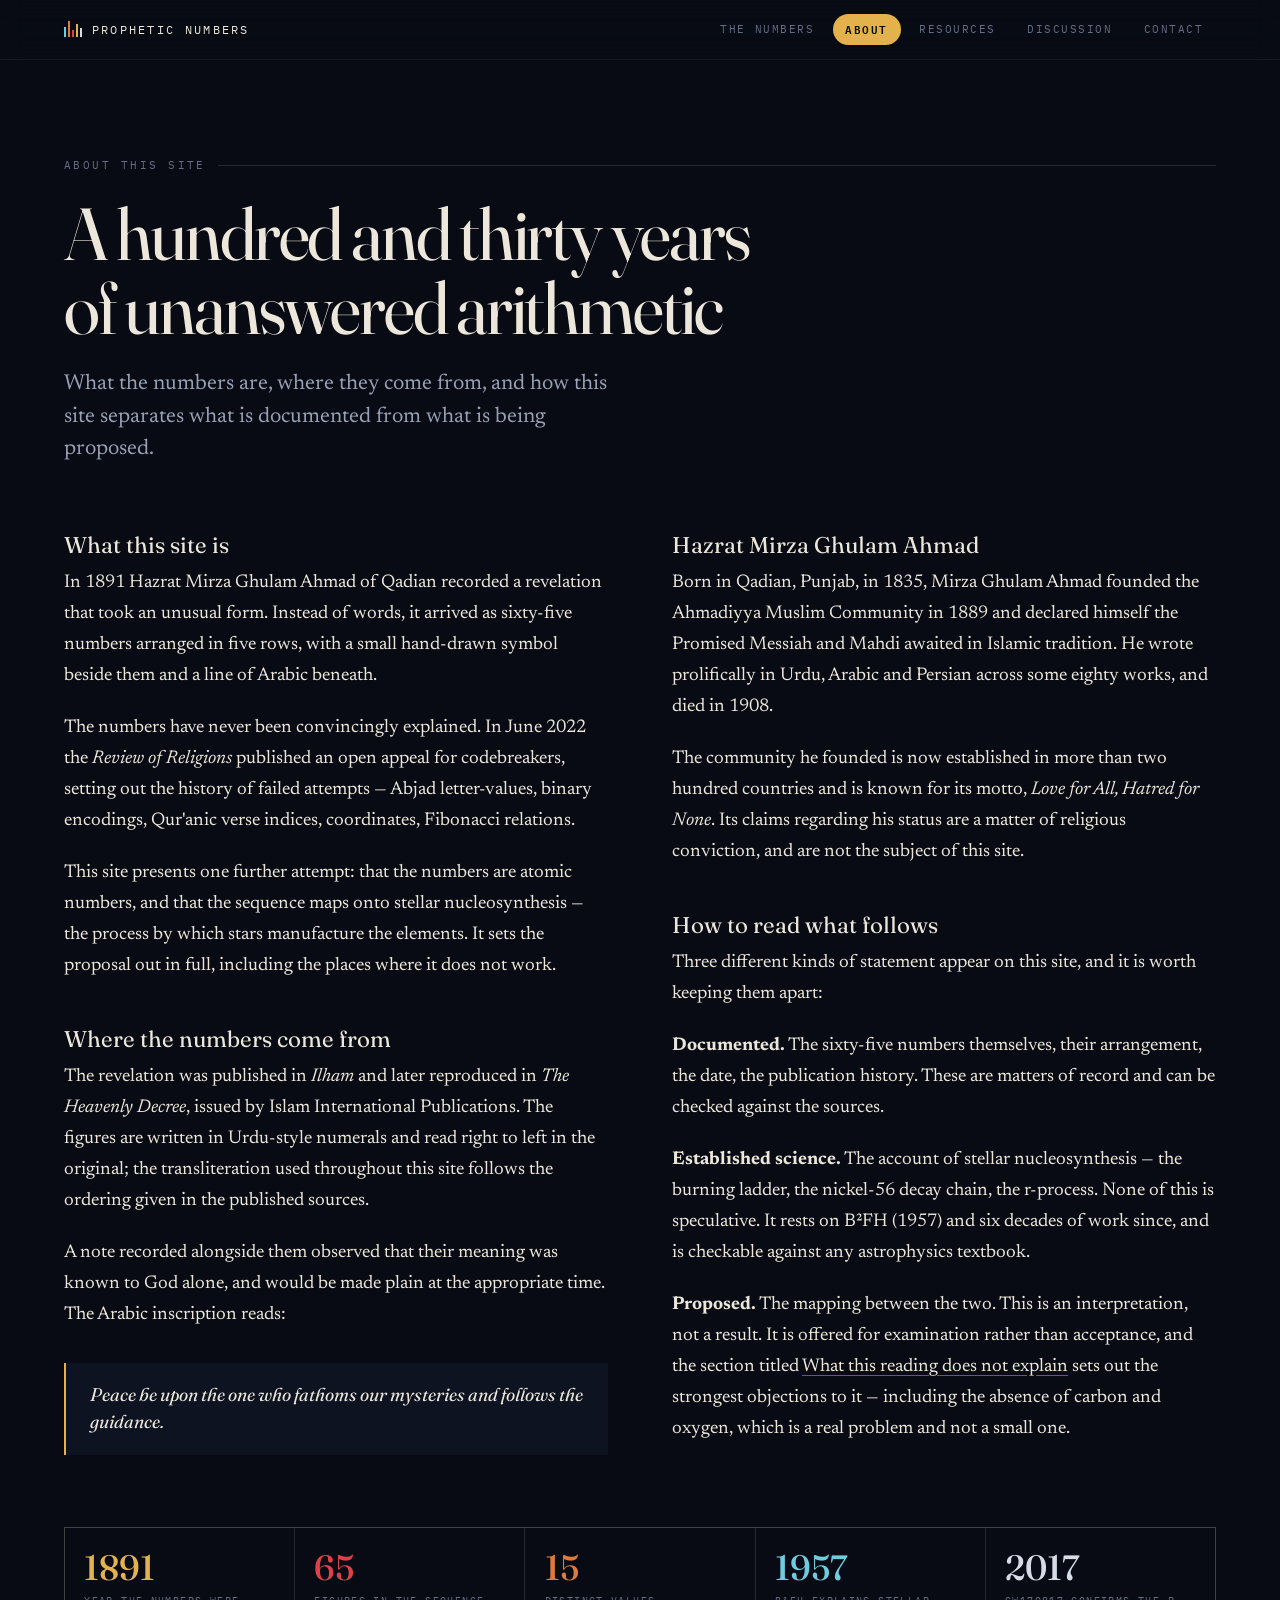
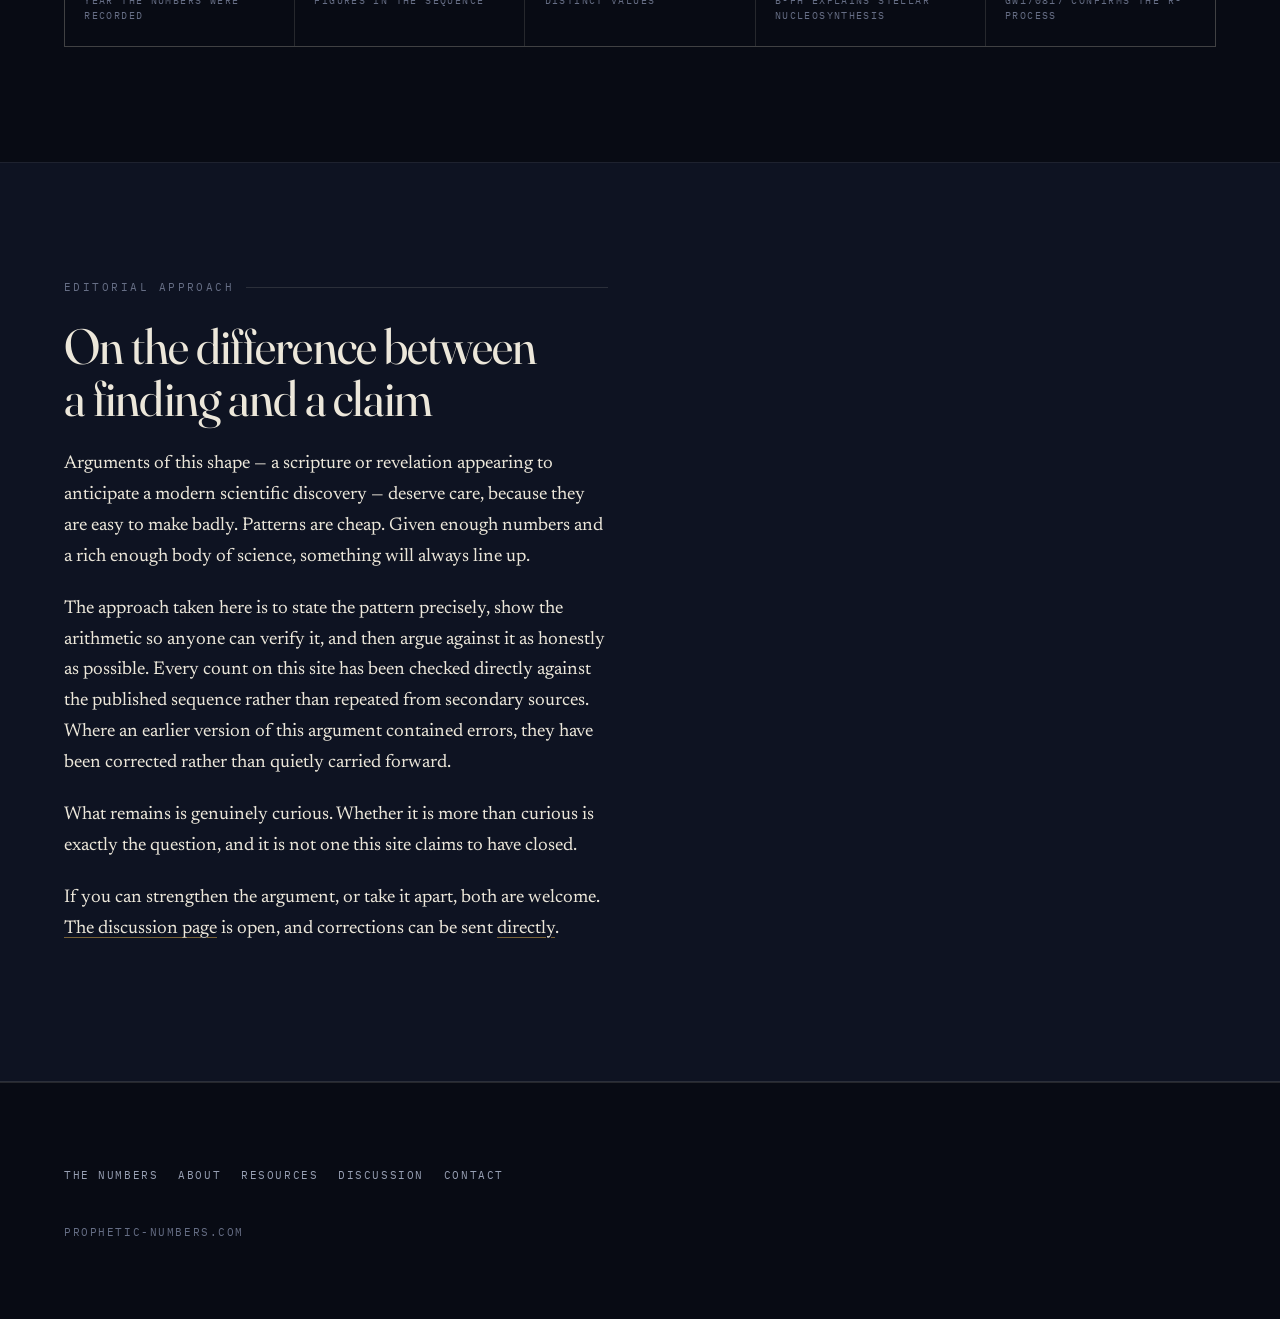
==== commit 4e969625: "Add Resources page with videos, links and topic sections" ====
--- a/about.html
+++ b/about.html
@@ -34,6 +34,7 @@
     <ul class="nav-links">
       <li><a href="/">The Numbers</a></li>
       <li><a href="/about" aria-current="page">About</a></li>
+      <li><a href="/resources">Resources</a></li>
       <li><a href="/discuss">Discussion</a></li>
       <li><a href="/contact">Contact</a></li>
     </ul>
@@ -176,6 +177,7 @@
     <ul class="foot-nav">
       <li><a href="/">The Numbers</a></li>
       <li><a href="/about">About</a></li>
+      <li><a href="/resources">Resources</a></li>
       <li><a href="/discuss">Discussion</a></li>
       <li><a href="/contact">Contact</a></li>
     </ul>
--- a/styles.css
+++ b/styles.css
@@ -199,6 +199,65 @@
 .arabic-note p{margin:0;font-family:var(--display);font-size:clamp(1.1rem,1rem + .5vw,1.35rem);line-height:1.4;font-variation-settings:"opsz" 60,"WONK" 1;font-style:italic}
 .arabic-note .attrib{font-family:var(--mono);font-size:.66rem;letter-spacing:.16em;text-transform:uppercase;color:var(--ink-faint);margin-top:.85rem;font-style:normal}
 
+/* ---------- resources page ---------- */
+.res-intro{max-width:var(--measure)}
+
+.video-grid{display:grid;gap:clamp(1.25rem,3vw,2rem);grid-template-columns:1fr;margin-top:2.5rem}
+@media (min-width:52rem){.video-grid{grid-template-columns:1fr 1fr}}
+.video-card{border:1px solid var(--rule);background:var(--void-2);border-radius:2px;overflow:hidden}
+.video-frame{position:relative;width:100%;aspect-ratio:16/9;background:var(--void-3)}
+.video-frame iframe{position:absolute;inset:0;width:100%;height:100%;border:0}
+.video-placeholder{
+  position:absolute;inset:0;display:flex;flex-direction:column;align-items:center;justify-content:center;
+  gap:.6rem;color:var(--ink-faint);text-align:center;padding:1rem;
+}
+.video-placeholder svg{width:2.75rem;height:2.75rem;opacity:.5}
+.video-placeholder span{font-family:var(--mono);font-size:.66rem;letter-spacing:.14em;text-transform:uppercase}
+.video-meta{padding:1rem 1.15rem}
+.video-meta h3{font-size:1.08rem;margin-bottom:.3rem}
+.video-meta p{margin:0;font-size:.9rem;color:var(--ink-dim);line-height:1.5}
+
+.link-grid{display:grid;gap:.7rem;grid-template-columns:1fr;margin-top:2.5rem}
+@media (min-width:44rem){.link-grid{grid-template-columns:1fr 1fr}}
+@media (min-width:72rem){.link-grid{grid-template-columns:1fr 1fr 1fr}}
+.link-card{
+  display:block;border:1px solid var(--rule);background:var(--void-2);
+  padding:1.15rem 1.3rem;border-radius:2px;text-decoration:none;
+  transition:background .25s ease,border-color .25s ease,transform .25s ease;
+  position:relative;
+}
+.link-card:hover{background:var(--void-3);border-color:var(--gold);transform:translateY(-2px)}
+.link-card .lc-name{
+  font-family:var(--display);font-size:1.12rem;color:var(--ink);
+  font-variation-settings:"opsz" 32,"WONK" 1;font-weight:500;
+  display:flex;align-items:center;gap:.5rem;margin-bottom:.3rem;
+}
+.link-card .lc-name .arr{margin-left:auto;font-family:var(--mono);font-size:.85rem;color:var(--ink-faint)}
+.link-card:hover .lc-name .arr{color:var(--gold)}
+.link-card .lc-url{font-family:var(--mono);font-size:.66rem;letter-spacing:.06em;color:var(--gold);margin-bottom:.5rem;word-break:break-all}
+.link-card .lc-desc{font-size:.9rem;color:var(--ink-dim);line-height:1.5;margin:0}
+
+.topic-grid{display:grid;gap:.7rem;grid-template-columns:1fr;margin-top:2.5rem}
+@media (min-width:44rem){.topic-grid{grid-template-columns:1fr 1fr}}
+.topic-card{
+  display:block;border:1px solid var(--rule);background:var(--void-2);
+  padding:1.4rem 1.5rem;border-radius:2px;text-decoration:none;position:relative;overflow:hidden;
+  transition:background .25s ease,border-color .25s ease;
+}
+.topic-card::before{content:"";position:absolute;left:0;top:0;bottom:0;width:2px;background:var(--c,var(--gold))}
+.topic-card:hover{background:var(--void-3);border-color:var(--c,var(--gold))}
+.topic-card .tc-num{font-family:var(--mono);font-size:.66rem;letter-spacing:.14em;color:var(--ink-faint)}
+.topic-card .tc-title{
+  font-family:var(--display);font-size:1.25rem;color:var(--ink);margin:.35rem 0 .4rem;
+  font-variation-settings:"opsz" 40,"WONK" 1;font-weight:500;line-height:1.15;
+}
+.topic-card .tc-desc{font-size:.92rem;color:var(--ink-dim);line-height:1.5;margin:0}
+.topic-card.soon{opacity:.55;pointer-events:none}
+.topic-card.soon .tc-title .badge{
+  font-family:var(--mono);font-size:.56rem;letter-spacing:.14em;text-transform:uppercase;
+  color:var(--void);background:var(--ink-faint);padding:.15rem .45rem;border-radius:2px;margin-left:.6rem;vertical-align:middle;
+}
+
 /* ---------- manuscript / original document ---------- */
 .manuscript-fig{margin:2.5rem 0 0}
 .manuscript-plate{
